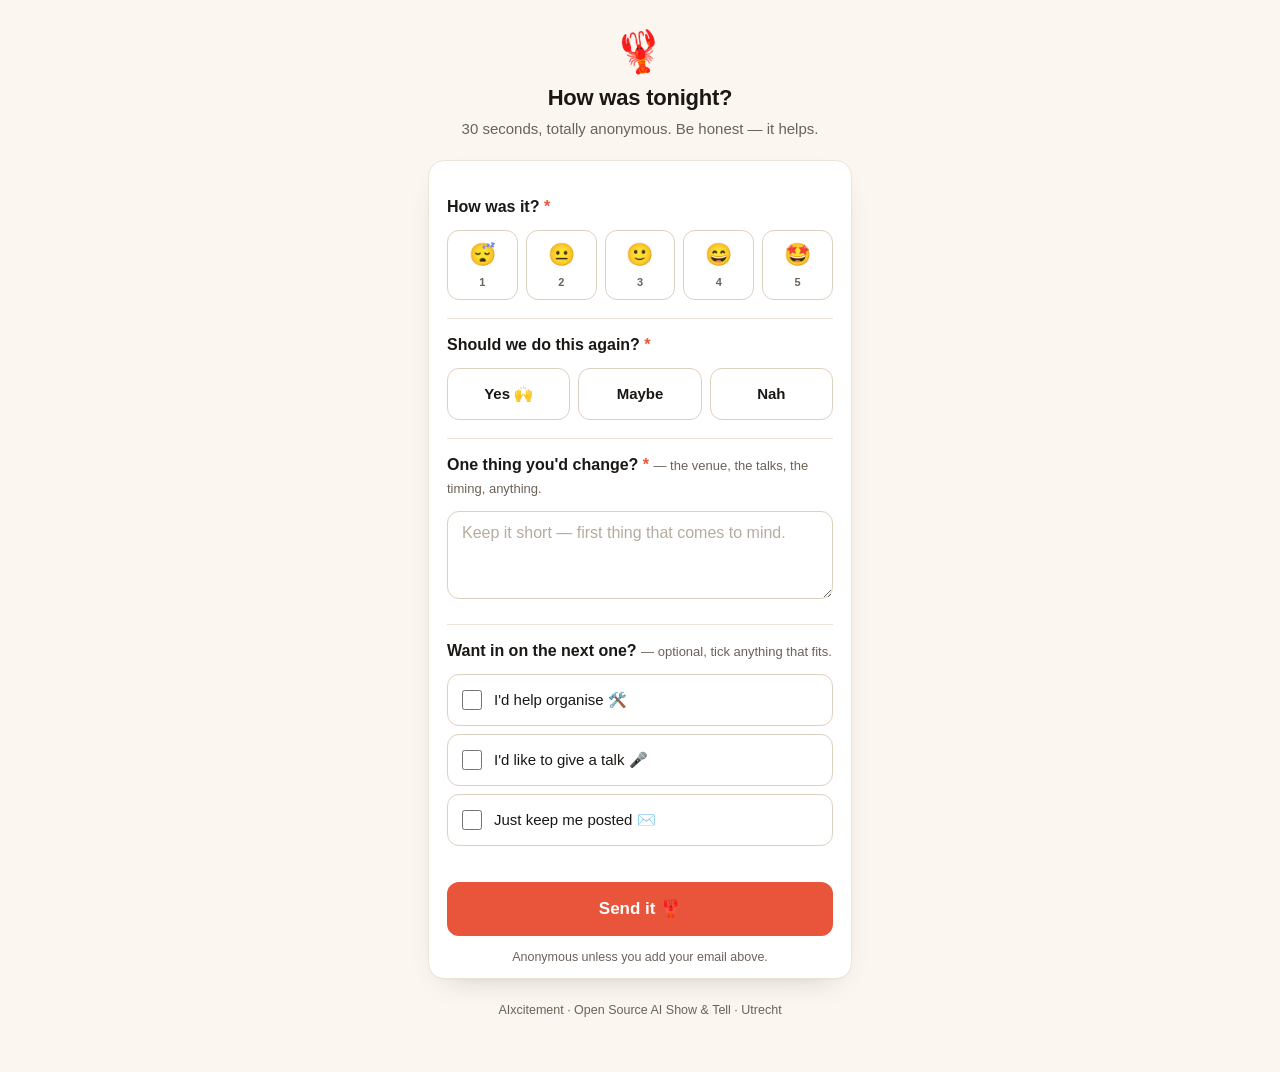
==== index.html @ 80ce7f47 "Add feedback survey HTML mockups (during-event + email) Warm café palette + lobster motif from the L" ====
<!DOCTYPE html>
<html lang="en">
<head>
  <meta charset="UTF-8" />
  <meta name="viewport" content="width=device-width, initial-scale=1.0, maximum-scale=1.0" />
  <title>How was tonight? · AIxcitement 🦞</title>
  <link rel="stylesheet" href="styles.css" />
</head>
<body>
  <!--
    DURING-EVENT VARIANT
    Shown after a QR scan, on a phone, drink in hand. One screen, no page breaks.
    Five fields from the PRD: rating / do-again / one-change / opt-in help / conditional email.
    Mockup only — submit is faked client-side to show the thank-you state.
    Storage + real submit are Sam's call.
  -->
  <main class="wrap">
    <header class="brand">
      <span class="lobster">🦞</span>
      <h1>How was tonight?</h1>
      <p>30 seconds, totally anonymous. Be honest — it helps.</p>
    </header>

    <form class="card" id="feedbackForm" onsubmit="return showThanks(event)">

      <!-- Q1 — overall rating -->
      <div class="q">
        <label class="label">How was it? <span class="req">*</span></label>
        <div class="rating">
          <input type="radio" name="rating" id="r1" value="1" required />
          <label for="r1">😴<span class="n">1</span></label>
          <input type="radio" name="rating" id="r2" value="2" />
          <label for="r2">😐<span class="n">2</span></label>
          <input type="radio" name="rating" id="r3" value="3" />
          <label for="r3">🙂<span class="n">3</span></label>
          <input type="radio" name="rating" id="r4" value="4" />
          <label for="r4">😄<span class="n">4</span></label>
          <input type="radio" name="rating" id="r5" value="5" />
          <label for="r5">🤩<span class="n">5</span></label>
        </div>
      </div>

      <!-- Q2 — do it again -->
      <div class="q">
        <label class="label">Should we do this again? <span class="req">*</span></label>
        <div class="segmented">
          <input type="radio" name="again" id="a-yes" value="yes" required />
          <label for="a-yes">Yes 🙌</label>
          <input type="radio" name="again" id="a-maybe" value="maybe" />
          <label for="a-maybe">Maybe</label>
          <input type="radio" name="again" id="a-no" value="no" />
          <label for="a-no">Nah</label>
        </div>
      </div>

      <!-- Q3 — one thing to change -->
      <div class="q">
        <label class="label" for="change">
          One thing you'd change? <span class="req">*</span>
          <span class="hint">— the venue, the talks, the timing, anything.</span>
        </label>
        <textarea id="change" name="change" required
          placeholder="Keep it short — first thing that comes to mind."></textarea>
      </div>

      <!-- Q4 — opt-in help (optional) -->
      <div class="q">
        <label class="label">
          Want in on the next one?
          <span class="hint">— optional, tick anything that fits.</span>
        </label>
        <div class="checks">
          <label class="check">
            <input type="checkbox" name="help" value="organise" onchange="toggleEmail()" />
            I'd help organise 🛠️
          </label>
          <label class="check">
            <input type="checkbox" name="help" value="speak" onchange="toggleEmail()" />
            I'd like to give a talk 🎤
          </label>
          <label class="check">
            <input type="checkbox" name="help" value="updates" onchange="toggleEmail()" />
            Just keep me posted ✉️
          </label>
        </div>

        <!-- Conditional: only reveal once a box above is ticked -->
        <div class="email-row" id="emailRow">
          <input type="email" name="email" id="email"
            placeholder="your@email.com — so we can reach you" />
        </div>
      </div>

      <div class="submit-zone">
        <button type="submit" class="submit">Send it 🦞</button>
        <p class="privacy">Anonymous unless you add your email above.</p>
      </div>
    </form>

    <!-- Thank-you state (revealed on submit) -->
    <section class="thanks hidden" id="thanks">
      <span class="lobster">🦞</span>
      <h2>You're a legend.</h2>
      <p>Thanks — that genuinely helps us make the next one better.</p>
    </section>

    <p class="foot">AIxcitement · Open Source AI Show &amp; Tell · Utrecht</p>
  </main>

  <script>
    // Reveal the email field only when an opt-in box is ticked; require it then.
    function toggleEmail() {
      var any = document.querySelectorAll('input[name="help"]:checked').length > 0;
      var row = document.getElementById('emailRow');
      var email = document.getElementById('email');
      row.classList.toggle('show', any);
      email.required = any;
      if (!any) email.value = '';
    }
    // Mockup submit — swap form for thank-you. Real submit is Sam's.
    function showThanks(e) {
      e.preventDefault();
      document.getElementById('feedbackForm').classList.add('hidden');
      document.getElementById('thanks').classList.remove('hidden');
      window.scrollTo({ top: 0, behavior: 'smooth' });
      return false;
    }
  </script>
</body>
</html>
---- styles.css ----
/* =========================================================================
   AIxcitement — Feedback survey mockups
   Design tokens + shared styles for during-event + email variants.

   Design intent (Lin):
   - Warm café tone matching the Luma event page. Cream paper, black ink,
     one warm "lobster" coral accent. Clean white card on a warm ground.
   - Grassroots / "spit and duct tape welcome" energy — friendly, a little
     playful, never corporate. Lobster 🦞 is the recognisable motif.
   - Phone-first, single screen, sub-30-second completion. Big tap targets.
   ========================================================================= */

:root {
  /* --- Palette (warm café) --- */
  --paper:        #FBF6EF;   /* warm cream page background            */
  --card:         #FFFFFF;   /* clean white form card                */
  --ink:          #1A1714;   /* near-black warm type                 */
  --ink-soft:     #6B6258;   /* muted secondary text                 */
  --line:         #ECE3D7;   /* hairline borders on cream            */
  --line-strong:  #DCD0BF;

  /* Lobster coral — the single accent. Used for selection + primary CTA. */
  --coral:        #E8553A;
  --coral-deep:   #C8432B;   /* hover / pressed                      */
  --coral-tint:   #FCEDE7;   /* selected-state fill                  */

  /* Feedback */
  --good:         #2E7D5B;

  /* --- Type --- */
  --font: "Söhne", "Inter", -apple-system, BlinkMacSystemFont, "Segoe UI",
          Roboto, Helvetica, Arial, sans-serif;

  /* --- Geometry --- */
  --radius:       16px;
  --radius-sm:    12px;
  --tap:          52px;      /* minimum comfortable tap target       */
  --maxw:         460px;
}

* { box-sizing: border-box; }

html, body {
  margin: 0;
  padding: 0;
  background: var(--paper);
  color: var(--ink);
  font-family: var(--font);
  -webkit-font-smoothing: antialiased;
  line-height: 1.45;
}

.wrap {
  max-width: var(--maxw);
  margin: 0 auto;
  padding: 24px 18px 40px;
}

/* ---- Header / brand ---- */
.brand {
  text-align: center;
  margin: 8px 0 20px;
}
.brand .lobster {
  font-size: 40px;
  line-height: 1;
  display: inline-block;
  transform: rotate(-8deg);
}
.brand h1 {
  font-size: 22px;
  font-weight: 700;
  letter-spacing: -0.01em;
  margin: 10px 0 4px;
}
.brand p {
  margin: 0;
  color: var(--ink-soft);
  font-size: 15px;
}

/* ---- Card ---- */
.card {
  background: var(--card);
  border: 1px solid var(--line);
  border-radius: var(--radius);
  padding: 20px 18px 8px;
  box-shadow: 0 1px 0 rgba(26,23,20,0.02), 0 12px 30px -18px rgba(26,23,20,0.25);
}

/* ---- Question block ---- */
.q { padding: 14px 0 18px; border-top: 1px solid var(--line); }
.q:first-of-type { border-top: 0; }
.q .label {
  display: block;
  font-size: 16px;
  font-weight: 600;
  margin-bottom: 12px;
}
.q .hint {
  font-weight: 400;
  color: var(--ink-soft);
  font-size: 13px;
}
.req { color: var(--coral); font-weight: 700; }

/* ---- Rating (emoji scale 1–5) ---- */
.rating {
  display: grid;
  grid-template-columns: repeat(5, 1fr);
  gap: 8px;
}
.rating input { position: absolute; opacity: 0; pointer-events: none; }
.rating label {
  display: flex;
  flex-direction: column;
  align-items: center;
  justify-content: center;
  gap: 4px;
  min-height: var(--tap);
  padding: 8px 0;
  border: 1px solid var(--line-strong);
  border-radius: var(--radius-sm);
  cursor: pointer;
  font-size: 22px;
  background: #fff;
  transition: transform .08s ease, border-color .12s ease, background .12s ease;
}
.rating label .n { font-size: 11px; color: var(--ink-soft); font-weight: 600; }
.rating label:active { transform: scale(0.96); }
.rating input:checked + label {
  border-color: var(--coral);
  background: var(--coral-tint);
  box-shadow: inset 0 0 0 1px var(--coral);
}

/* ---- Segmented choice (Yes / Maybe / No) ---- */
.segmented {
  display: grid;
  grid-template-columns: repeat(3, 1fr);
  gap: 8px;
}
.segmented input { position: absolute; opacity: 0; pointer-events: none; }
.segmented label {
  display: flex;
  align-items: center;
  justify-content: center;
  gap: 6px;
  min-height: var(--tap);
  border: 1px solid var(--line-strong);
  border-radius: var(--radius-sm);
  cursor: pointer;
  font-weight: 600;
  font-size: 15px;
  background: #fff;
  transition: border-color .12s ease, background .12s ease;
}
.segmented label:active { transform: scale(0.98); }
.segmented input:checked + label {
  border-color: var(--coral);
  background: var(--coral-tint);
  box-shadow: inset 0 0 0 1px var(--coral);
}

/* ---- Open text ---- */
textarea {
  width: 100%;
  min-height: 88px;
  resize: vertical;
  font-family: inherit;
  font-size: 16px;        /* 16px avoids iOS zoom-on-focus */
  color: var(--ink);
  padding: 12px 14px;
  border: 1px solid var(--line-strong);
  border-radius: var(--radius-sm);
  background: #fff;
}
textarea::placeholder { color: #B5AC9F; }
textarea:focus, input[type="email"]:focus {
  outline: none;
  border-color: var(--coral);
  box-shadow: 0 0 0 3px var(--coral-tint);
}

/* ---- Checkboxes (opt-in help) ---- */
.checks { display: flex; flex-direction: column; gap: 8px; }
.check {
  display: flex;
  align-items: center;
  gap: 12px;
  min-height: var(--tap);
  padding: 0 14px;
  border: 1px solid var(--line-strong);
  border-radius: var(--radius-sm);
  cursor: pointer;
  font-size: 15px;
  font-weight: 500;
  background: #fff;
  transition: border-color .12s ease, background .12s ease;
}
.check input { width: 20px; height: 20px; accent-color: var(--coral); margin: 0; }
.check:has(input:checked) {
  border-color: var(--coral);
  background: var(--coral-tint);
}

/* ---- Conditional email reveal ---- */
.email-row {
  margin-top: 10px;
  max-height: 0;
  overflow: hidden;
  opacity: 0;
  transition: max-height .25s ease, opacity .2s ease, margin .2s ease;
}
.email-row.show { max-height: 120px; opacity: 1; margin-top: 12px; }
input[type="email"] {
  width: 100%;
  min-height: var(--tap);
  font-family: inherit;
  font-size: 16px;
  padding: 0 14px;
  border: 1px solid var(--line-strong);
  border-radius: var(--radius-sm);
  background: #fff;
  color: var(--ink);
}

/* ---- Submit ---- */
.submit-zone { padding: 8px 0 4px; }
button.submit {
  width: 100%;
  min-height: 54px;
  border: 0;
  border-radius: var(--radius-sm);
  background: var(--coral);
  color: #fff;
  font-family: inherit;
  font-size: 17px;
  font-weight: 700;
  cursor: pointer;
  transition: background .12s ease, transform .08s ease;
}
button.submit:hover { background: var(--coral-deep); }
button.submit:active { transform: translateY(1px); }
.privacy {
  text-align: center;
  color: var(--ink-soft);
  font-size: 12.5px;
  margin: 12px 0 0;
}

/* ---- Footer ---- */
.foot {
  text-align: center;
  color: var(--ink-soft);
  font-size: 12.5px;
  margin-top: 22px;
}

/* ---- Thank-you state ---- */
.thanks { text-align: center; padding: 28px 18px; }
.thanks .lobster { font-size: 52px; display: inline-block; transform: rotate(-8deg); }
.thanks h2 { font-size: 22px; margin: 14px 0 6px; }
.thanks p { color: var(--ink-soft); margin: 0; }
.hidden { display: none; }

/* =========================================================================
   Email variant tweaks (.email-doc) — rendered inside an email client,
   so: table-safe spacing, no sticky anything, past-tense framing,
   one extra open question. Slightly wider, lighter.
   ========================================================================= */
.email-doc .wrap { max-width: 520px; }
.email-doc .preheader { /* hidden inbox preview text */
  display: none; max-height: 0; overflow: hidden;
}
.email-doc .brand h1 { font-size: 20px; }
.email-doc .ribbon {
  background: var(--coral-tint);
  border: 1px solid #F3D6CC;
  color: var(--coral-deep);
  font-size: 13px;
  font-weight: 600;
  text-align: center;
  padding: 8px 12px;
  border-radius: 999px;
  margin: 0 auto 16px;
  max-width: max-content;
}
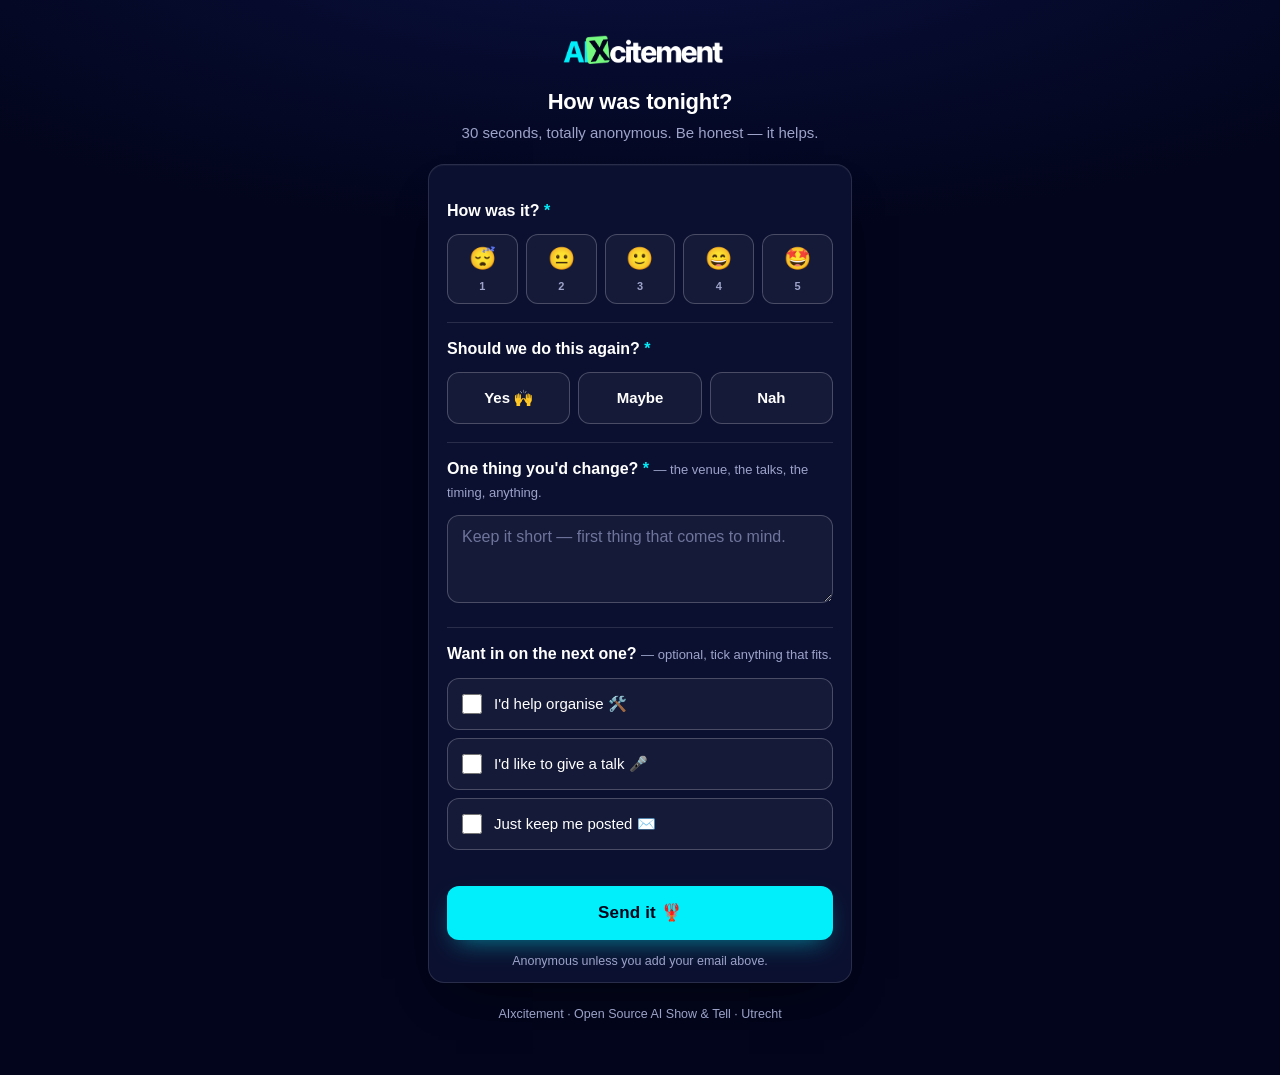
==== commit c7bf69a4: "Retheme to AIxcitement brand palette + add real logo Swap placeholder warm-café/lobster palette for " ====
--- a/index.html
+++ b/index.html
@@ -16,7 +16,7 @@
   -->
   <main class="wrap">
     <header class="brand">
-      <span class="lobster">🦞</span>
+      <img class="logo" src="assets/aixcitement-logo.png" alt="AIxcitement" />
       <h1>How was tonight?</h1>
       <p>30 seconds, totally anonymous. Be honest — it helps.</p>
     </header>
--- a/styles.css
+++ b/styles.css
@@ -3,29 +3,37 @@
    Design tokens + shared styles for during-event + email variants.
 
    Design intent (Lin):
-   - Warm café tone matching the Luma event page. Cream paper, black ink,
-     one warm "lobster" coral accent. Clean white card on a warm ground.
-   - Grassroots / "spit and duct tape welcome" energy — friendly, a little
-     playful, never corporate. Lobster 🦞 is the recognisable motif.
+   - Palette pulled straight from the AIxcitement logo + announcement page:
+     deep near-black navy ground, electric cyan + lime green accents, white
+     ink. Dark, high-energy, unmistakably "this event".
+   - Brand colours from the logo PNG: cyan #00EFFA ("AI"), lime #75F97F
+     (the X highlight), navy #02051B (the X / ground), white "citement".
+   - Cyan is the single interactive accent (selection + primary CTA).
+     Lime green is reserved for positive / success moments (thank-you).
    - Phone-first, single screen, sub-30-second completion. Big tap targets.
+   - Grassroots energy kept in the microcopy; a stray lobster 🦞 survives as
+     a wink, but the logo now carries the brand.
    ========================================================================= */
 
 :root {
-  /* --- Palette (warm café) --- */
-  --paper:        #FBF6EF;   /* warm cream page background            */
-  --card:         #FFFFFF;   /* clean white form card                */
-  --ink:          #1A1714;   /* near-black warm type                 */
-  --ink-soft:     #6B6258;   /* muted secondary text                 */
-  --line:         #ECE3D7;   /* hairline borders on cream            */
-  --line-strong:  #DCD0BF;
-
-  /* Lobster coral — the single accent. Used for selection + primary CTA. */
-  --coral:        #E8553A;
-  --coral-deep:   #C8432B;   /* hover / pressed                      */
-  --coral-tint:   #FCEDE7;   /* selected-state fill                  */
-
-  /* Feedback */
-  --good:         #2E7D5B;
+  /* --- Palette (dark / announcement page) --- */
+  --bg:           #02051B;   /* deep near-black navy ground            */
+  --bg-glow:      #0A1140;   /* subtle top glow                        */
+  --card:         #0B1030;   /* lifted form surface                    */
+  --surface:      rgba(255,255,255,0.045); /* inputs / unselected tiles */
+  --ink:          #FFFFFF;   /* primary white type                     */
+  --ink-soft:     #9DA3C9;   /* muted secondary text (cool grey)       */
+  --line:         rgba(255,255,255,0.12);  /* hairline borders         */
+  --line-strong:  rgba(255,255,255,0.22);
+
+  /* Electric cyan — the single interactive accent (selection + CTA). */
+  --cyan:         #00EFFA;
+  --cyan-deep:    #00C7D2;   /* hover / pressed                        */
+  --cyan-tint:    rgba(0,239,250,0.14);  /* selected-state fill        */
+
+  /* Lime green — positive / success only. */
+  --green:        #75F97F;
+  --green-tint:   rgba(117,249,127,0.14);
 
   /* --- Type --- */
   --font: "Söhne", "Inter", -apple-system, BlinkMacSystemFont, "Segoe UI",
@@ -34,7 +42,7 @@
   /* --- Geometry --- */
   --radius:       16px;
   --radius-sm:    12px;
-  --tap:          52px;      /* minimum comfortable tap target       */
+  --tap:          52px;      /* minimum comfortable tap target          */
   --maxw:         460px;
 }
 
@@ -43,7 +51,11 @@
 html, body {
   margin: 0;
   padding: 0;
-  background: var(--paper);
+  background: var(--bg);
+  /* faint cyan/navy glow behind the card, fading to flat navy */
+  background-image:
+    radial-gradient(120% 60% at 50% -10%, var(--bg-glow) 0%, var(--bg) 60%);
+  background-attachment: fixed;
   color: var(--ink);
   font-family: var(--font);
   -webkit-font-smoothing: antialiased;
@@ -61,17 +73,20 @@
   text-align: center;
   margin: 8px 0 20px;
 }
-.brand .lobster {
-  font-size: 40px;
-  line-height: 1;
-  display: inline-block;
-  transform: rotate(-8deg);
+.brand .logo {
+  display: block;
+  width: auto;
+  height: 38px;
+  max-width: 78%;
+  margin: 4px auto 16px;
+  object-fit: contain;
 }
 .brand h1 {
   font-size: 22px;
   font-weight: 700;
   letter-spacing: -0.01em;
   margin: 10px 0 4px;
+  color: var(--ink);
 }
 .brand p {
   margin: 0;
@@ -85,7 +100,9 @@
   border: 1px solid var(--line);
   border-radius: var(--radius);
   padding: 20px 18px 8px;
-  box-shadow: 0 1px 0 rgba(26,23,20,0.02), 0 12px 30px -18px rgba(26,23,20,0.25);
+  box-shadow:
+    0 1px 0 rgba(255,255,255,0.04) inset,
+    0 24px 50px -28px rgba(0,0,0,0.8);
 }
 
 /* ---- Question block ---- */
@@ -96,13 +113,14 @@
   font-size: 16px;
   font-weight: 600;
   margin-bottom: 12px;
+  color: var(--ink);
 }
 .q .hint {
   font-weight: 400;
   color: var(--ink-soft);
   font-size: 13px;
 }
-.req { color: var(--coral); font-weight: 700; }
+.req { color: var(--cyan); font-weight: 700; }
 
 /* ---- Rating (emoji scale 1–5) ---- */
 .rating {
@@ -123,16 +141,17 @@
   border-radius: var(--radius-sm);
   cursor: pointer;
   font-size: 22px;
-  background: #fff;
+  background: var(--surface);
   transition: transform .08s ease, border-color .12s ease, background .12s ease;
 }
 .rating label .n { font-size: 11px; color: var(--ink-soft); font-weight: 600; }
 .rating label:active { transform: scale(0.96); }
 .rating input:checked + label {
-  border-color: var(--coral);
-  background: var(--coral-tint);
-  box-shadow: inset 0 0 0 1px var(--coral);
-}
+  border-color: var(--cyan);
+  background: var(--cyan-tint);
+  box-shadow: inset 0 0 0 1px var(--cyan);
+}
+.rating input:checked + label .n { color: var(--cyan); }
 
 /* ---- Segmented choice (Yes / Maybe / No) ---- */
 .segmented {
@@ -152,14 +171,15 @@
   cursor: pointer;
   font-weight: 600;
   font-size: 15px;
-  background: #fff;
+  color: var(--ink);
+  background: var(--surface);
   transition: border-color .12s ease, background .12s ease;
 }
 .segmented label:active { transform: scale(0.98); }
 .segmented input:checked + label {
-  border-color: var(--coral);
-  background: var(--coral-tint);
-  box-shadow: inset 0 0 0 1px var(--coral);
+  border-color: var(--cyan);
+  background: var(--cyan-tint);
+  box-shadow: inset 0 0 0 1px var(--cyan);
 }
 
 /* ---- Open text ---- */
@@ -173,13 +193,13 @@
   padding: 12px 14px;
   border: 1px solid var(--line-strong);
   border-radius: var(--radius-sm);
-  background: #fff;
-}
-textarea::placeholder { color: #B5AC9F; }
+  background: var(--surface);
+}
+textarea::placeholder { color: #6E749B; }
 textarea:focus, input[type="email"]:focus {
   outline: none;
-  border-color: var(--coral);
-  box-shadow: 0 0 0 3px var(--coral-tint);
+  border-color: var(--cyan);
+  box-shadow: 0 0 0 3px var(--cyan-tint);
 }
 
 /* ---- Checkboxes (opt-in help) ---- */
@@ -195,13 +215,14 @@
   cursor: pointer;
   font-size: 15px;
   font-weight: 500;
-  background: #fff;
+  color: var(--ink);
+  background: var(--surface);
   transition: border-color .12s ease, background .12s ease;
 }
-.check input { width: 20px; height: 20px; accent-color: var(--coral); margin: 0; }
+.check input { width: 20px; height: 20px; accent-color: var(--cyan); margin: 0; }
 .check:has(input:checked) {
-  border-color: var(--coral);
-  background: var(--coral-tint);
+  border-color: var(--cyan);
+  background: var(--cyan-tint);
 }
 
 /* ---- Conditional email reveal ---- */
@@ -221,9 +242,10 @@
   padding: 0 14px;
   border: 1px solid var(--line-strong);
   border-radius: var(--radius-sm);
-  background: #fff;
-  color: var(--ink);
-}
+  background: var(--surface);
+  color: var(--ink);
+}
+input[type="email"]::placeholder { color: #6E749B; }
 
 /* ---- Submit ---- */
 .submit-zone { padding: 8px 0 4px; }
@@ -232,16 +254,18 @@
   min-height: 54px;
   border: 0;
   border-radius: var(--radius-sm);
-  background: var(--coral);
-  color: #fff;
+  background: var(--cyan);
+  color: #02051B;          /* dark navy on bright cyan — high contrast */
   font-family: inherit;
   font-size: 17px;
-  font-weight: 700;
+  font-weight: 800;
+  letter-spacing: 0.01em;
   cursor: pointer;
-  transition: background .12s ease, transform .08s ease;
-}
-button.submit:hover { background: var(--coral-deep); }
-button.submit:active { transform: translateY(1px); }
+  box-shadow: 0 10px 26px -10px rgba(0,239,250,0.55);
+  transition: background .12s ease, transform .08s ease, box-shadow .12s ease;
+}
+button.submit:hover { background: var(--cyan-deep); }
+button.submit:active { transform: translateY(1px); box-shadow: 0 6px 16px -10px rgba(0,239,250,0.5); }
 .privacy {
   text-align: center;
   color: var(--ink-soft);
@@ -260,14 +284,14 @@
 /* ---- Thank-you state ---- */
 .thanks { text-align: center; padding: 28px 18px; }
 .thanks .lobster { font-size: 52px; display: inline-block; transform: rotate(-8deg); }
-.thanks h2 { font-size: 22px; margin: 14px 0 6px; }
+.thanks h2 { font-size: 22px; margin: 14px 0 6px; color: var(--green); }
 .thanks p { color: var(--ink-soft); margin: 0; }
 .hidden { display: none; }
 
 /* =========================================================================
    Email variant tweaks (.email-doc) — rendered inside an email client,
    so: table-safe spacing, no sticky anything, past-tense framing,
-   one extra open question. Slightly wider, lighter.
+   one extra open question. Slightly wider.
    ========================================================================= */
 .email-doc .wrap { max-width: 520px; }
 .email-doc .preheader { /* hidden inbox preview text */
@@ -275,9 +299,9 @@
 }
 .email-doc .brand h1 { font-size: 20px; }
 .email-doc .ribbon {
-  background: var(--coral-tint);
-  border: 1px solid #F3D6CC;
-  color: var(--coral-deep);
+  background: var(--cyan-tint);
+  border: 1px solid rgba(0,239,250,0.35);
+  color: var(--cyan);
   font-size: 13px;
   font-weight: 600;
   text-align: center;
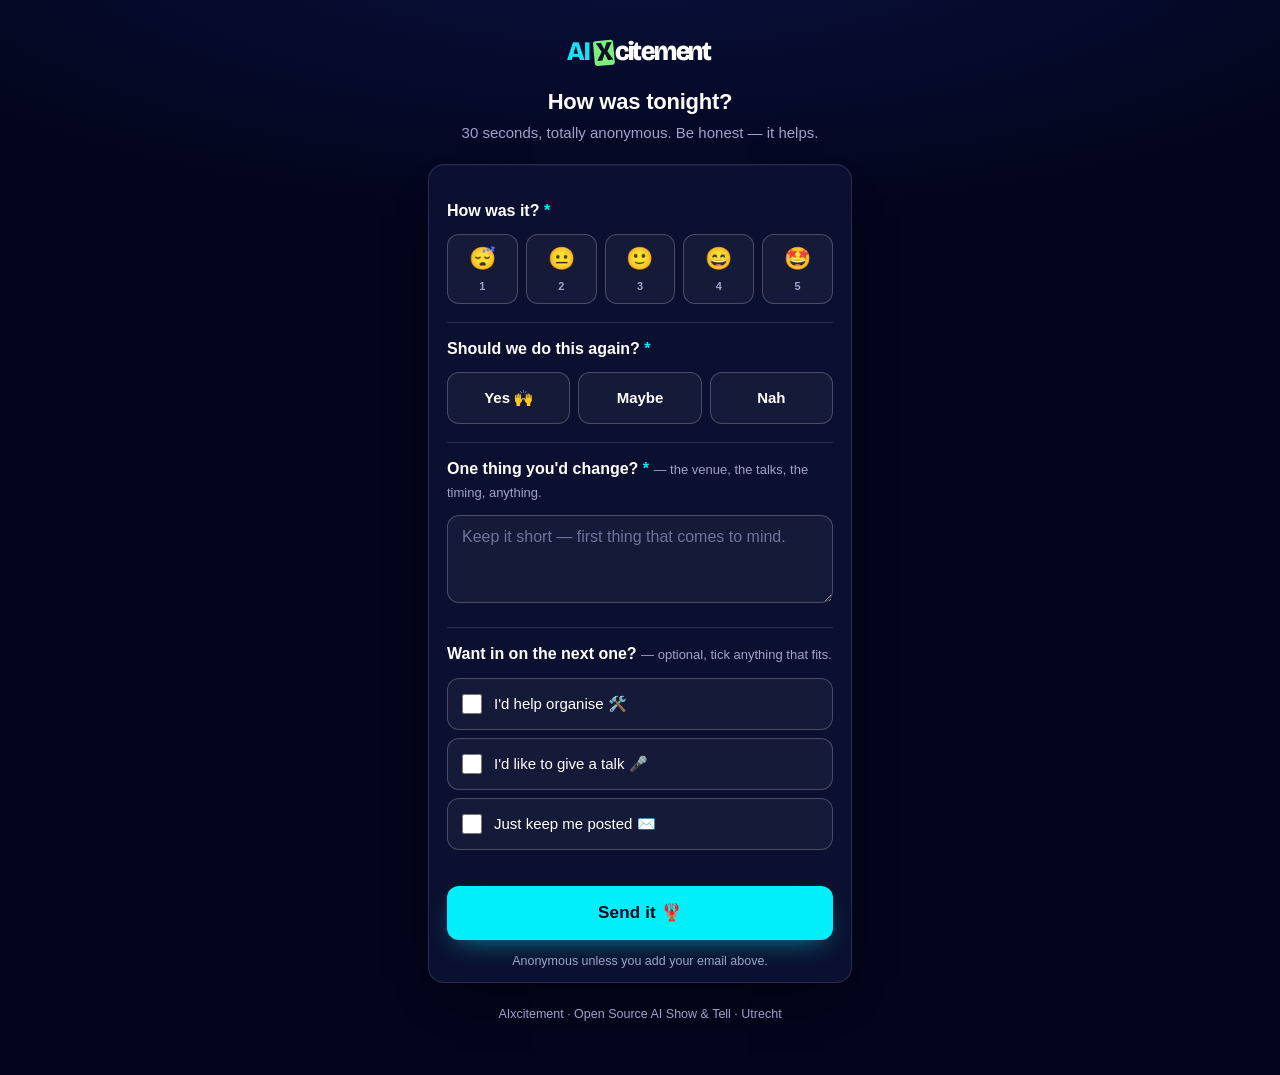
==== commit d37cee75: "Use SVG logo (inlined) + load Bricolage Grotesque webfont Inline the vector wordmark in both mockups" ====
--- a/index.html
+++ b/index.html
@@ -4,6 +4,9 @@
   <meta charset="UTF-8" />
   <meta name="viewport" content="width=device-width, initial-scale=1.0, maximum-scale=1.0" />
   <title>How was tonight? · AIxcitement 🦞</title>
+  <link rel="preconnect" href="https://fonts.googleapis.com" />
+  <link rel="preconnect" href="https://fonts.gstatic.com" crossorigin />
+  <link rel="stylesheet" href="https://fonts.googleapis.com/css2?family=Bricolage+Grotesque:opsz,wght@12..96,300..800&display=swap" />
   <link rel="stylesheet" href="styles.css" />
 </head>
 <body>
@@ -16,7 +19,22 @@
   -->
   <main class="wrap">
     <header class="brand">
-      <img class="logo" src="assets/aixcitement-logo.png" alt="AIxcitement" />
+      <svg class="logo" viewBox="-4 -55 1676 426" role="img" aria-label="AIxcitement" xmlns="http://www.w3.org/2000/svg" font-family="'Bricolage Grotesque', system-ui, sans-serif">
+        <defs>
+          <style>
+            .ai   { fill: #19e0f5; }
+            .tail { fill: #ffffff; }
+            .xch  { fill: #0a0f22; }
+            .lg   { font-weight: 800; font-size: 300px; letter-spacing: -14px; }
+          </style>
+        </defs>
+        <text class="ai lg" x="20" y="258">AI</text>
+        <g transform="rotate(-5 430 180)">
+          <rect x="320" y="40" width="225" height="280" rx="30" fill="#7ef07e"></rect>
+          <text class="xch" x="345" y="258" font-weight="800" font-size="300">X</text>
+        </g>
+        <text class="tail lg" x="555" y="258">citement</text>
+      </svg>
       <h1>How was tonight?</h1>
       <p>30 seconds, totally anonymous. Be honest — it helps.</p>
     </header>
